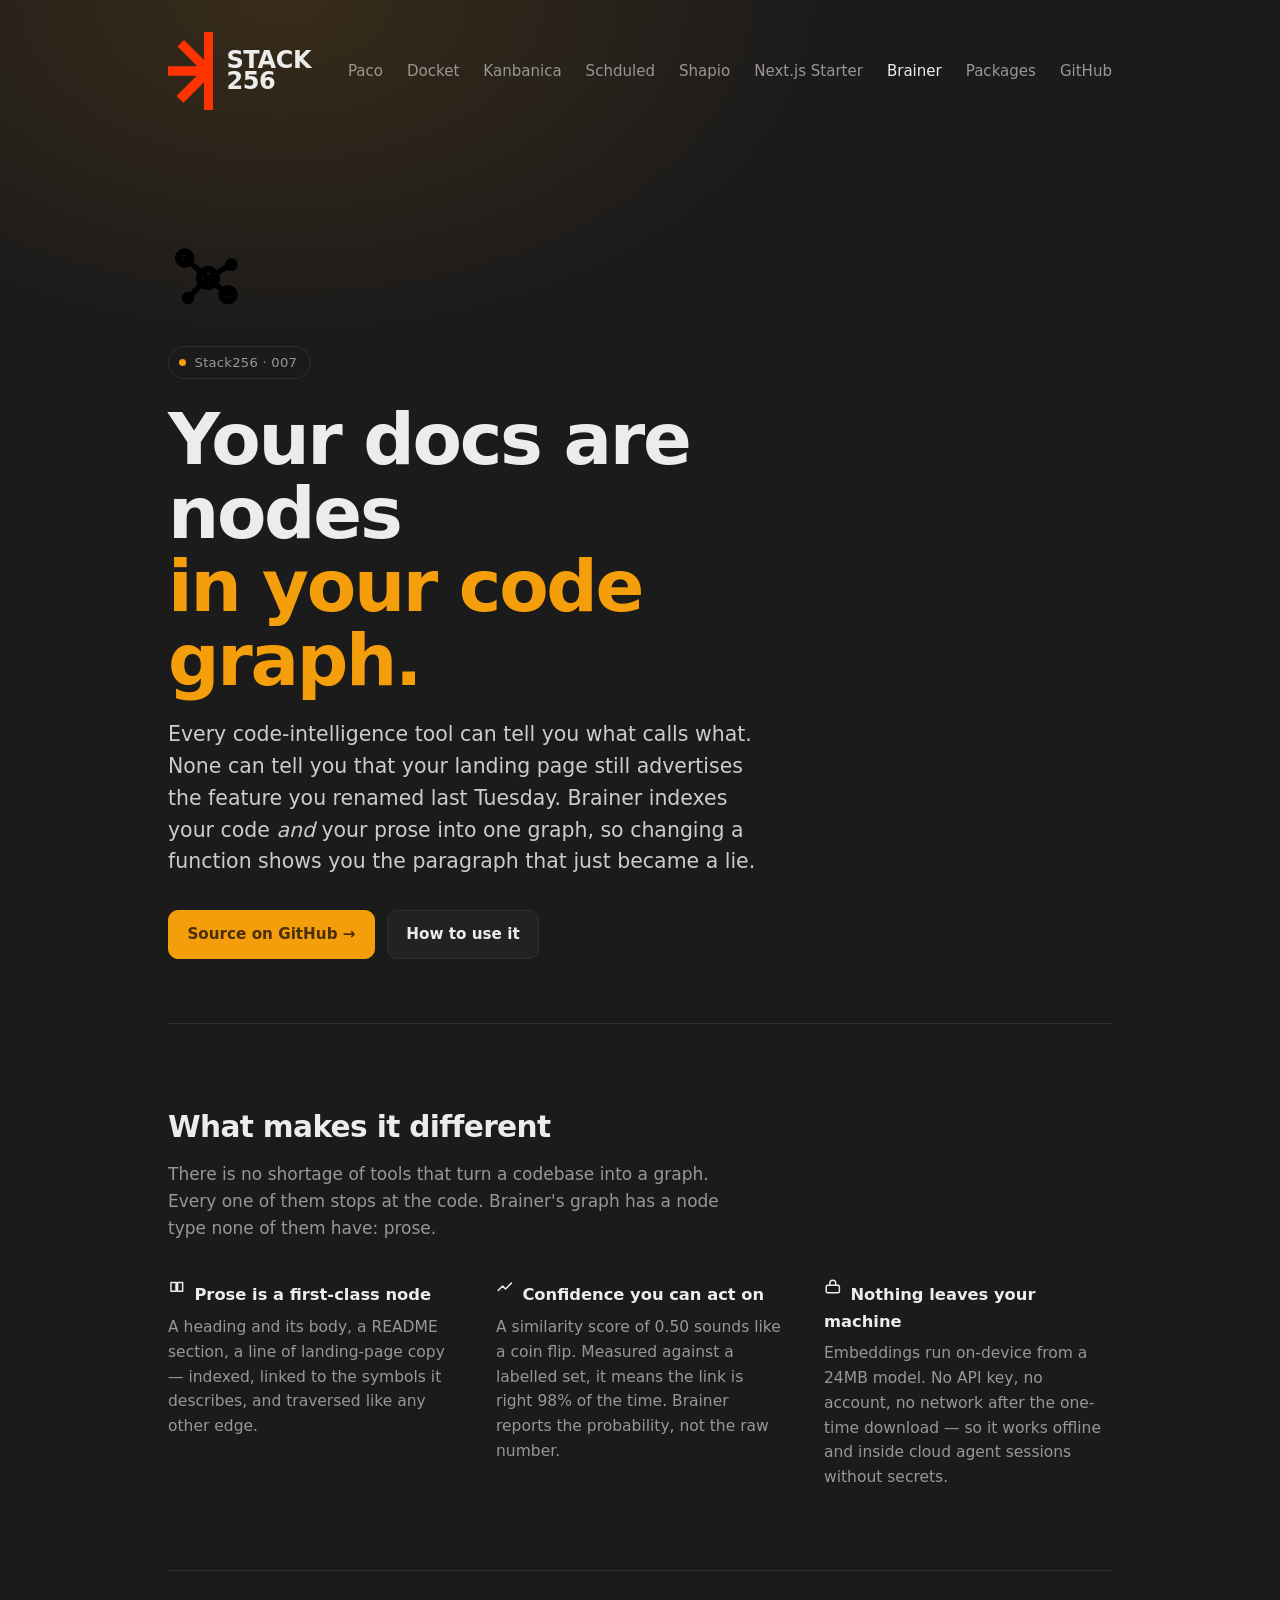
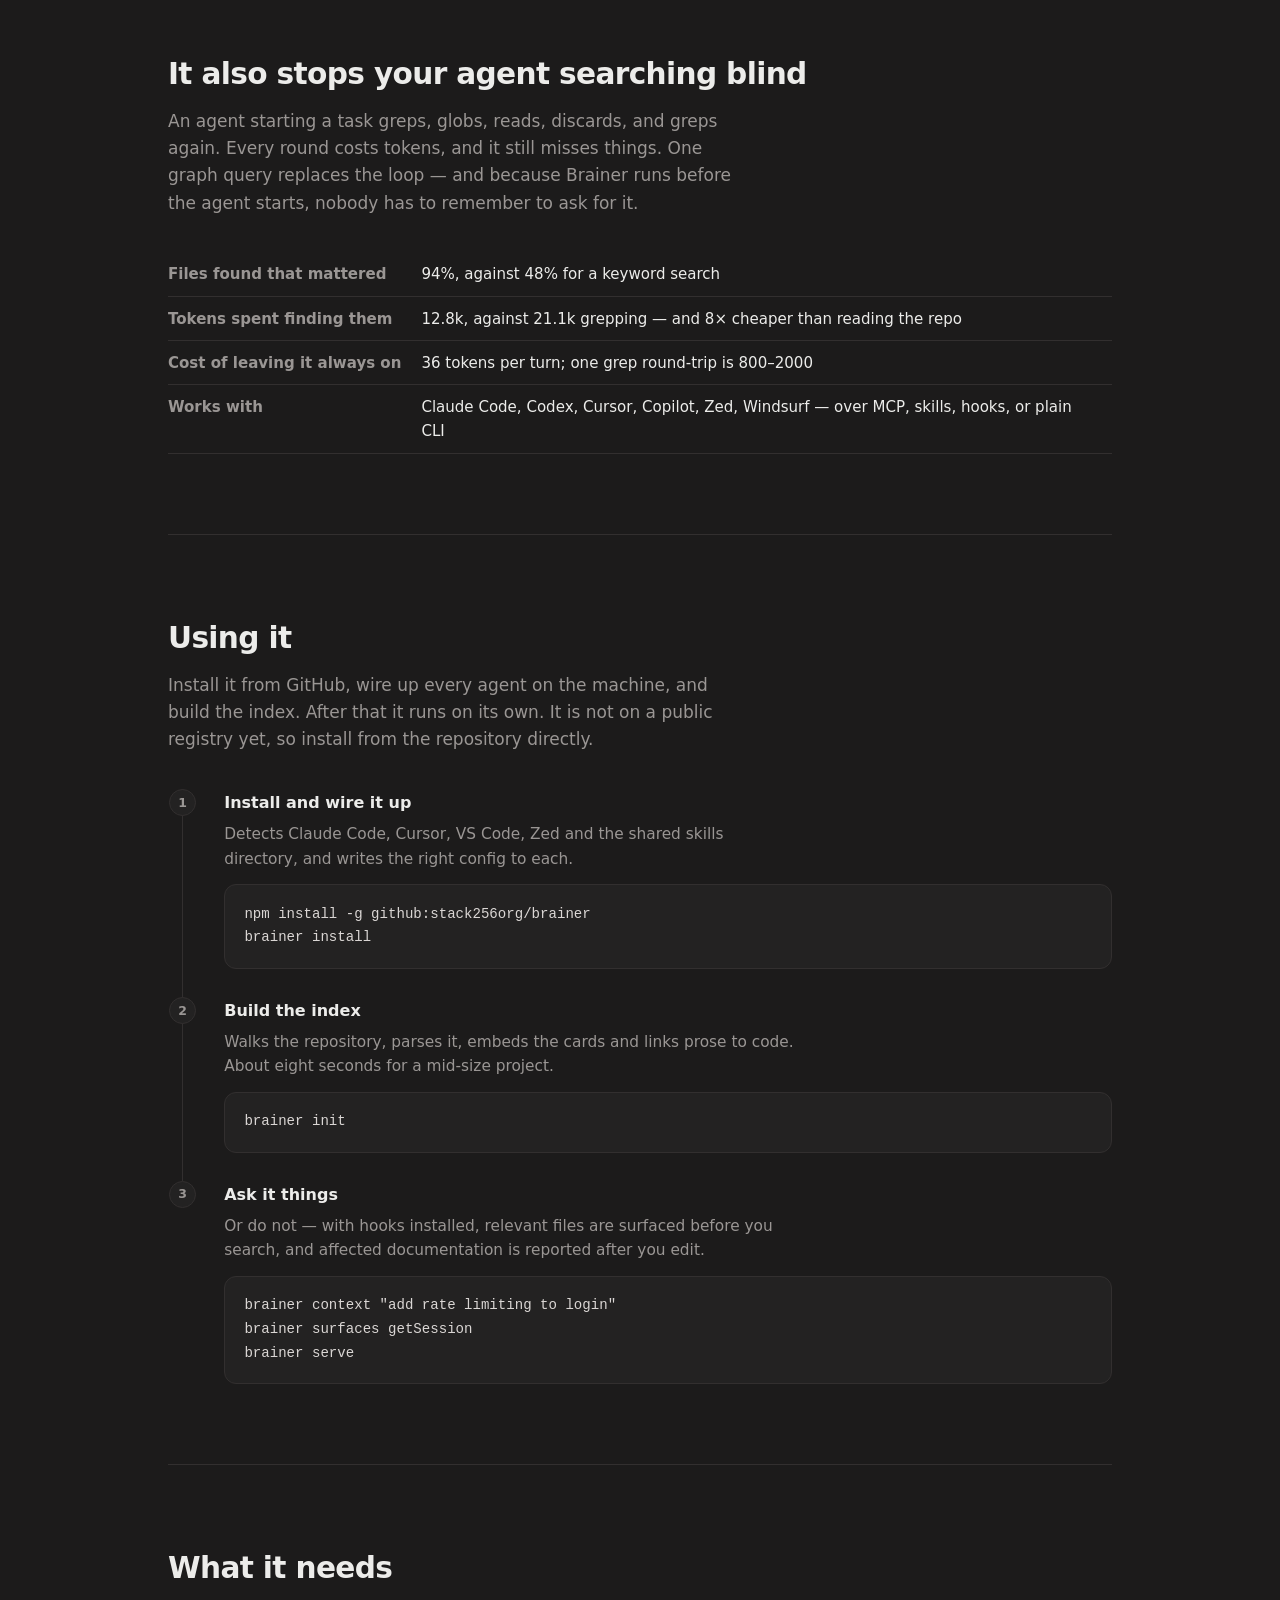
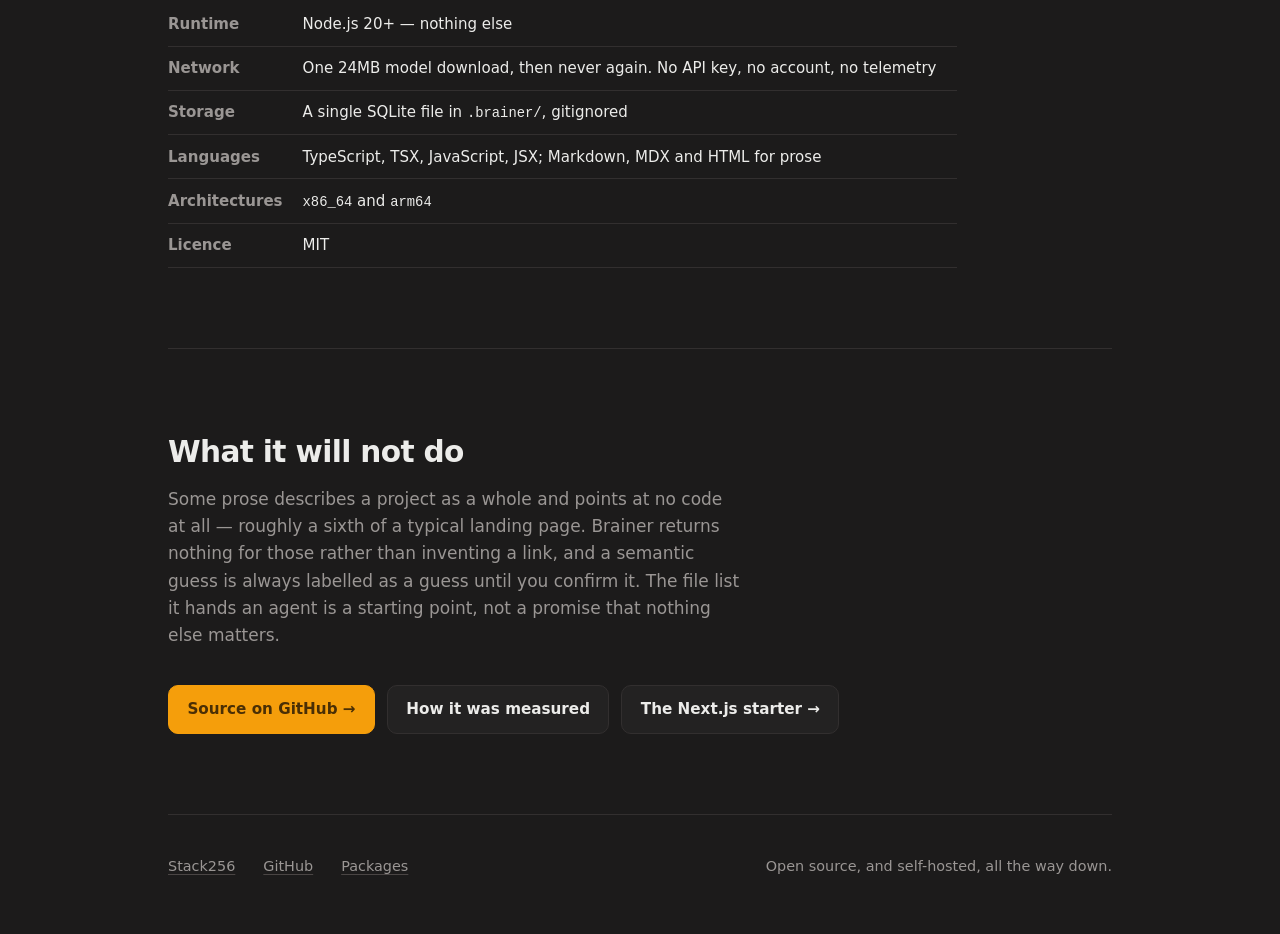
==== brainer/index.html @ 930c4fce "Add Brainer, and fix the nav that never got backfilled Brainer is the seventh product: a page, a mar" ====
<!doctype html>
<html lang="en">
  <head>
    <meta charset="utf-8" />
    <meta name="viewport" content="width=device-width, initial-scale=1" />
    <title>Brainer — your docs are nodes in your code graph · Stack256</title>
    <meta
      name="description"
      content="Brainer indexes your code and your prose into one graph. Change a function and know which paragraph of documentation just became a lie. Runs locally, no API key."
    />
    <meta name="theme-color" content="#1c1b1b" />

    <meta property="og:type" content="website" />
    <meta property="og:title" content="Brainer — your docs are nodes in your code graph" />
    <meta
      property="og:description"
      content="Change a function, know which paragraph of marketing copy just became a lie. Start a task, get the files that matter without the search loop."
    />
    <meta property="og:url" content="https://stack256.org/brainer/" />
    <meta name="twitter:card" content="summary_large_image" />

    <link rel="icon" href="/assets/brainer-mark.svg" type="image/svg+xml" />
    <link rel="stylesheet" href="/assets/site.css" />
    <style>
      :root {
        --brand: #f59e0b;
        --brand-rgb: 245 158 11;
        --brand-ink: #4a2f05;
      }
    </style>
  </head>

  <body>
    <a class="skip" href="#main">Skip to content</a>
    <div class="wrap">
      <header>
        <div class="header-row">
          <a class="logo" href="/" aria-label="Stack256 home">
            <img src="/assets/stack256-mark.svg" alt="" width="44" height="80" />
            <div class="wordmark" aria-hidden="true">Stack<br />256</div>
          </a>

          <nav class="header-links">
            <a href="/paco/">Paco</a>
            <a href="/docket/">Docket</a>
            <a href="/kanbanica/">Kanbanica</a>
            <a href="/scheduled/">Schduled</a>
            <a href="/shapio/">Shapio</a>
            <a href="/nextjs-starter/">Next.js Starter</a>
            <a href="/brainer/" aria-current="page">Brainer</a>
            <a href="https://apt.stack256.org">Packages</a>
            <a href="https://github.com/Stack256org/brainer">GitHub</a>
          </nav>
        </div>
      </header>

      <main id="main">
        <div class="hero">
          <img class="product-mark" src="/assets/brainer-mark.svg" alt="" width="80" height="80" />
          <span class="eyebrow"><span class="dot"></span>Stack256 &middot; 007</span>
          <h1>
            Your docs are nodes
            <span class="accent">in your code graph.</span>
          </h1>
          <p class="lede">
            Every code-intelligence tool can tell you what calls what. None can
            tell you that your landing page still advertises the feature you
            renamed last Tuesday. Brainer indexes your code <em>and</em> your
            prose into one graph, so changing a function shows you the
            paragraph that just became a lie.
          </p>

          <div class="hero-actions">
            <a class="btn btn--primary" href="https://github.com/Stack256org/brainer"
              >Source on GitHub &rarr;</a
            >
            <a class="btn" href="#install">How to use it</a>
          </div>
        </div>

        <section>
          <h2>What makes it different</h2>
          <p class="section-lede">
            There is no shortage of tools that turn a codebase into a graph.
            Every one of them stops at the code. Brainer's graph has a node type
            none of them have: prose.
          </p>
          <ul class="principles">
            <li>
              <h3><svg class="feature-icon" xmlns="http://www.w3.org/2000/svg" viewBox="0 0 24 24" aria-hidden="true">
  <path d="M4 6h7v12H4zM13 6h7v12h-7z" fill="none" stroke="currentColor" stroke-width="2" stroke-linejoin="round"/>
  <path d="M11 12h2" stroke="currentColor" stroke-width="2" stroke-linecap="round"/>
</svg>Prose is a first-class node</h3>
              <p>
                A heading and its body, a README section, a line of landing-page
                copy &mdash; indexed, linked to the symbols it describes, and
                traversed like any other edge.
              </p>
            </li>
            <li>
              <h3><svg class="feature-icon" xmlns="http://www.w3.org/2000/svg" viewBox="0 0 24 24" aria-hidden="true">
  <path d="M3 17l6-6 4 4 8-8" fill="none" stroke="currentColor" stroke-width="2" stroke-linecap="round" stroke-linejoin="round"/>
</svg>Confidence you can act on</h3>
              <p>
                A similarity score of 0.50 sounds like a coin flip. Measured
                against a labelled set, it means the link is right 98% of the
                time. Brainer reports the probability, not the raw number.
              </p>
            </li>
            <li>
              <h3><svg class="feature-icon" xmlns="http://www.w3.org/2000/svg" viewBox="0 0 24 24" aria-hidden="true">
  <rect x="3" y="10" width="18" height="10" rx="2" fill="none" stroke="currentColor" stroke-width="2"/>
  <path d="M8 10V7a4 4 0 0 1 8 0v3" fill="none" stroke="currentColor" stroke-width="2"/>
</svg>Nothing leaves your machine</h3>
              <p>
                Embeddings run on-device from a 24MB model. No API key, no
                account, no network after the one-time download &mdash; so it
                works offline and inside cloud agent sessions without secrets.
              </p>
            </li>
          </ul>
        </section>

        <section>
          <h2>It also stops your agent searching blind</h2>
          <p class="section-lede">
            An agent starting a task greps, globs, reads, discards, and greps
            again. Every round costs tokens, and it still misses things. One
            graph query replaces the loop &mdash; and because Brainer runs
            before the agent starts, nobody has to remember to ask for it.
          </p>
          <table class="spec">
            <tbody>
              <tr>
                <th scope="row">Files found that mattered</th>
                <td>94%, against 48% for a keyword search</td>
              </tr>
              <tr>
                <th scope="row">Tokens spent finding them</th>
                <td>12.8k, against 21.1k grepping &mdash; and 8&times; cheaper than reading the repo</td>
              </tr>
              <tr>
                <th scope="row">Cost of leaving it always on</th>
                <td>36 tokens per turn; one grep round-trip is 800&ndash;2000</td>
              </tr>
              <tr>
                <th scope="row">Works with</th>
                <td>
                  Claude Code, Codex, Cursor, Copilot, Zed, Windsurf &mdash; over
                  MCP, skills, hooks, or plain CLI
                </td>
              </tr>
            </tbody>
          </table>
        </section>

        <section id="install">
          <h2>Using it</h2>
          <p class="section-lede">
            Install it from GitHub, wire up every agent on the machine, and
            build the index. After that it runs on its own. It is not on a
            public registry yet, so install from the repository directly.
          </p>

          <ol class="steps">
            <li>
              <h3>Install and wire it up</h3>
              <p>
                Detects Claude Code, Cursor, VS Code, Zed and the shared skills
                directory, and writes the right config to each.
              </p>
              <pre><code>npm install -g github:stack256org/brainer
brainer install</code></pre>
            </li>
            <li>
              <h3>Build the index</h3>
              <p>
                Walks the repository, parses it, embeds the cards and links
                prose to code. About eight seconds for a mid-size project.
              </p>
              <pre><code>brainer init</code></pre>
            </li>
            <li>
              <h3>Ask it things</h3>
              <p>
                Or do not &mdash; with hooks installed, relevant files are
                surfaced before you search, and affected documentation is
                reported after you edit.
              </p>
              <pre><code>brainer context "add rate limiting to login"
brainer surfaces getSession
brainer serve</code></pre>
            </li>
          </ol>
        </section>

        <section>
          <h2>What it needs</h2>
          <table class="spec">
            <tbody>
              <tr>
                <th scope="row">Runtime</th>
                <td>Node.js 20+ &mdash; nothing else</td>
              </tr>
              <tr>
                <th scope="row">Network</th>
                <td>
                  One 24MB model download, then never again. No API key, no
                  account, no telemetry
                </td>
              </tr>
              <tr>
                <th scope="row">Storage</th>
                <td>
                  A single SQLite file in <code>.brainer/</code>, gitignored
                </td>
              </tr>
              <tr>
                <th scope="row">Languages</th>
                <td>
                  TypeScript, TSX, JavaScript, JSX; Markdown, MDX and HTML for
                  prose
                </td>
              </tr>
              <tr>
                <th scope="row">Architectures</th>
                <td><code>x86_64</code> and <code>arm64</code></td>
              </tr>
              <tr>
                <th scope="row">Licence</th>
                <td>MIT</td>
              </tr>
            </tbody>
          </table>
        </section>

        <section>
          <h2>What it will not do</h2>
          <p class="section-lede">
            Some prose describes a project as a whole and points at no code at
            all &mdash; roughly a sixth of a typical landing page. Brainer
            returns nothing for those rather than inventing a link, and a
            semantic guess is always labelled as a guess until you confirm it.
            The file list it hands an agent is a starting point, not a promise
            that nothing else matters.
          </p>
          <div class="hero-actions">
            <a class="btn btn--primary" href="https://github.com/Stack256org/brainer"
              >Source on GitHub &rarr;</a
            >
            <a
              class="btn"
              href="https://github.com/Stack256org/brainer/blob/main/docs/VERIFICATION.md"
              >How it was measured</a
            >
            <a class="btn" href="/nextjs-starter/">The Next.js starter &rarr;</a>
          </div>
        </section>
      </main>

      <footer>
        <a href="/">Stack256</a>
        <a href="https://github.com/Stack256org/brainer">GitHub</a>
        <a href="https://apt.stack256.org">Packages</a>
        <span class="spacer">Open source, and self-hosted, all the way down.</span>
      </footer>
    </div>
  </body>
</html>
---- assets/site.css ----
/*
 * Stack256 — one stylesheet for the whole site.
 *
 * Extracted from the inline <style> the home page used to carry, because there
 * are now six pages (/, /paco, /docket, /kanbanica, /scheduled, /shapio)
 * and a seventh is only ever one product away. Three copies of a design
 * system drift within a week; one file cannot.
 *
 * Per-product colour is the single axis of variation. A product page sets
 * --brand (and --brand-rgb, which the hero wash needs as bare channels) on
 * :root, and every accent on the page follows — the mark's tint, rules, links,
 * the progress bar. Nothing else is themed, on purpose: the products should
 * read as one family with an accent, not as separate sites.
 */

:root {
  --ink: #1c1b1b;
  --ink-raised: #232222;
  --edge: #322f2f;
  --text: #ececea;
  --muted: #9a9694;
  --dim: #837e7c;

  /* Stack256's own orange, taken from the logo file rather than eyeballed.
     The site previously used #ff3308, which is close enough to look right on
     its own and visibly wrong beside the real mark. */
  --brand: #ff3301;
  --brand-rgb: 255 51 1;
  /* Text laid on top of --brand. Near-black rather than white: every accent we
     use is a bright, saturated hue, and white on it sits below 4.5:1. A product
     page overrides this alongside --brand so the pair stays legible. */
  --brand-ink: #1a0c06;
}

*,
*::before,
*::after {
  box-sizing: border-box;
}

html {
  -webkit-text-size-adjust: 100%;
  scroll-behavior: smooth;
}

@media (prefers-reduced-motion: reduce) {
  html {
    scroll-behavior: auto;
  }
}

/*
 * Deliberately one dark theme rather than light/dark variants. The mark is a
 * saturated orange-red that only holds its weight on near-black; on a white
 * field it vibrates and stops reading as a logo. Committing to the brand
 * surface is the design decision, not an oversight.
 */
body {
  margin: 0;
  background: var(--ink);
  color: var(--text);
  font-family:
    ui-sans-serif, system-ui, -apple-system, "Segoe UI", Roboto,
    "Helvetica Neue", Arial, sans-serif;
  font-size: 17px;
  line-height: 1.6;
  -webkit-font-smoothing: antialiased;
}

/*
 * A single wash of brand colour behind the hero, kept very low in opacity.
 *
 * `absolute`, not `fixed`: fixed pins it to the viewport, so it travels down
 * the page as you scroll and lays a visible tint across whatever section you
 * happen to be reading. Absolute anchors it to the top of the document, which
 * is the one place it belongs.
 */
body::before {
  content: "";
  position: absolute;
  inset: 0 0 auto 0;
  height: min(70vh, 640px);
  background: radial-gradient(
    62% 78% at 22% 0%,
    rgb(var(--brand-rgb) / 13%),
    transparent 68%
  );
  pointer-events: none;
  z-index: 0;
}

.wrap {
  position: relative;
  z-index: 1;
  max-width: 62rem;
  margin: 0 auto;
  padding: 0 1.5rem;
}

a {
  color: inherit;
}

/* Skip link — the nav is short, but a keyboard user should not have to walk it
   on every product page. Visible only once focused. */
.skip {
  position: absolute;
  left: -9999px;
  top: 0;
  z-index: 10;
  padding: 0.6rem 1rem;
  background: var(--ink-raised);
  border: 1px solid var(--edge);
  border-radius: 0 0 8px 0;
  text-decoration: none;
}

.skip:focus {
  left: 0;
}

/* ---------- logo ---------- */

.logo {
  display: flex;
  align-items: center;
  gap: 0.85rem;
  text-decoration: none;
}

.logo svg,
.logo img {
  display: block;
  width: clamp(2.1rem, 5vw, 2.8rem);
  height: auto;
  flex: none;
}

.wordmark {
  font-weight: 800;
  /* Condensed to sit with the mark's vertical bar. `font-stretch` is honoured
     by variable system faces; the narrow fallbacks cover the rest. */
  font-stretch: 87.5%;
  font-family:
    ui-sans-serif, system-ui, "Helvetica Neue", "Arial Narrow", Arial,
    sans-serif;
  letter-spacing: -0.015em;
  line-height: 0.86;
  font-size: clamp(1.15rem, 3vw, 1.5rem);
  text-transform: uppercase;
}

/* ---------- header ---------- */

header {
  padding: 2rem 0 0;
}

.header-row {
  display: flex;
  flex-wrap: wrap;
  gap: 1rem;
  align-items: center;
  justify-content: space-between;
}

.header-links {
  display: flex;
  flex-wrap: wrap;
  gap: 1.5rem;
  font-size: 0.94rem;
}

.header-links a {
  color: var(--muted);
  text-decoration: none;
  transition: color 0.15s;
}

.header-links a:hover,
.header-links a:focus-visible {
  color: var(--text);
}

.header-links a[aria-current="page"] {
  color: var(--text);
}

/* ---------- hero ---------- */

.hero {
  padding: clamp(3.5rem, 11vw, 8rem) 0 clamp(2.5rem, 6vw, 4rem);
  max-width: 46rem;
}

.eyebrow {
  display: inline-flex;
  align-items: center;
  gap: 0.55rem;
  margin: 0 0 1.5rem;
  padding: 0.32rem 0.8rem 0.32rem 0.6rem;
  border: 1px solid var(--edge);
  border-radius: 999px;
  color: var(--muted);
  font-size: 0.82rem;
  letter-spacing: 0.02em;
  text-decoration: none;
}

.dot {
  width: 0.45rem;
  height: 0.45rem;
  border-radius: 50%;
  background: var(--brand);
  flex: none;
}

h1 {
  margin: 0 0 1.4rem;
  font-size: clamp(2.35rem, 7.2vw, 4.5rem);
  line-height: 1.02;
  letter-spacing: -0.032em;
  font-weight: 800;
}

/*
 * The second sentence is the one that matters, so it gets its own line instead
 * of wrapping wherever the measure happens to run out. `block` rather than a
 * `<br>` so the break is a layout decision and disappears if the type scale
 * changes.
 */
h1 .accent {
  display: block;
  color: var(--brand);
}

.lede {
  margin: 0;
  max-width: 38rem;
  font-size: clamp(1.05rem, 2.1vw, 1.28rem);
  line-height: 1.55;
  color: #cfcbc9;
}

/* ---------- product hero ---------- */

/*
 * A product page leads with its own mark at display size. Since every mark is
 * a 24×24 line-art glyph, the height is the only axis that varies. The mark
 * uses `currentColor`, so `color: var(--brand)` makes it read in the
 * product's accent on its page and in the default text colour on cards.
 */
.product-mark {
  display: block;
  width: auto;
  max-width: min(100%, 10rem);
  height: clamp(3.5rem, 9vw, 5rem);
  margin: 0 0 1.75rem;
  align-self: flex-start;
  object-fit: contain;
  color: var(--brand);
}

.hero-actions {
  display: flex;
  flex-wrap: wrap;
  gap: 0.75rem;
  margin: 2rem 0 0;
}

.btn {
  display: inline-flex;
  align-items: center;
  gap: 0.5rem;
  padding: 0.7rem 1.15rem;
  border: 1px solid var(--edge);
  border-radius: 10px;
  background: var(--ink-raised);
  color: var(--text);
  font-size: 0.95rem;
  font-weight: 600;
  text-decoration: none;
  transition:
    border-color 0.15s,
    background 0.15s;
}

.btn:hover,
.btn:focus-visible {
  border-color: #4a4544;
  background: #2a2828;
}

.btn--primary {
  background: var(--brand);
  border-color: var(--brand);
  color: var(--brand-ink);
}

.btn--primary:hover,
.btn--primary:focus-visible {
  background: var(--brand);
  border-color: var(--brand);
  filter: brightness(1.08);
}

/* ---------- counter ---------- */

.counter {
  display: flex;
  flex-wrap: wrap;
  align-items: baseline;
  gap: 0.6rem 1.4rem;
  margin: 2.75rem 0 0;
  padding: 1.25rem 0 0;
  border-top: 1px solid var(--edge);
}

.counter .n {
  font-size: clamp(1.9rem, 5vw, 2.6rem);
  font-weight: 800;
  letter-spacing: -0.03em;
  line-height: 1;
}

.counter .of {
  color: var(--muted);
  font-size: 0.95rem;
}

.track {
  flex: 1 1 12rem;
  height: 5px;
  min-width: 8rem;
  border-radius: 999px;
  background: var(--edge);
  overflow: hidden;
}

/*
 * Width is 5/256 — a real number, not a flattering one. It is meant to look
 * like the beginning of something rather than a nearly-finished progress bar.
 */
.track span {
  display: block;
  height: 100%;
  width: 1.95%;
  min-width: 4px;
  border-radius: 999px;
  background: var(--brand);
}

/* ---------- sections ---------- */

section {
  padding: clamp(3rem, 7vw, 5rem) 0;
  border-top: 1px solid var(--edge);
}

h2 {
  margin: 0 0 0.6rem;
  font-size: clamp(1.4rem, 3.4vw, 1.85rem);
  letter-spacing: -0.022em;
  font-weight: 700;
}

.section-lede {
  margin: 0 0 2.25rem;
  max-width: 36rem;
  color: var(--muted);
}

/* Sub-headings inside a section, for the two install routes. */
.sub {
  margin: 2.25rem 0 0.4rem;
  font-size: 1rem;
  font-weight: 700;
  letter-spacing: -0.005em;
}

.sub:first-of-type {
  margin-top: 0;
}

.sub-lede {
  margin: 0 0 1rem;
  max-width: 36rem;
  color: var(--muted);
  font-size: 0.96rem;
}

.sub-lede a,
.section-lede a {
  color: var(--text);
  text-decoration-color: #55504f;
  text-underline-offset: 3px;
}

/* ---------- principles / feature grid ---------- */

.principles {
  display: grid;
  gap: 1.5rem 2.5rem;
  grid-template-columns: repeat(auto-fit, minmax(15rem, 1fr));
  margin: 0;
  padding: 0;
  list-style: none;
}

.principles h3 {
  margin: 0 0 0.4rem;
  font-size: 1.02rem;
  font-weight: 700;
}

/* Small line-art icon used at the start of feature headings and in the
   home page feature grid. The SVG uses `currentColor`, so the icon reads
   in whatever text colour its parent establishes; `color` is set
   explicitly because inline SVGs don't always inherit reliably. */
.feature-icon {
  display: inline-block;
  width: 1.1rem;
  height: 1.1rem;
  margin-right: 0.55rem;
  vertical-align: 0.28em;
  color: var(--text);
  flex: none;
  overflow: visible;
}

.principles p {
  margin: 0;
  color: var(--muted);
  font-size: 0.97rem;
}

/* ---------- products ---------- */

.products {
  display: grid;
  gap: 1rem;
  grid-template-columns: repeat(auto-fit, minmax(18rem, 1fr));
}

.card {
  display: flex;
  flex-direction: column;
  gap: 0.6rem;
  padding: 1.4rem;
  border: 1px solid var(--edge);
  border-radius: 12px;
  background: var(--ink-raised);
  text-decoration: none;
  transition:
    border-color 0.15s,
    transform 0.15s;
}

.card:hover,
.card:focus-visible {
  border-color: #4a4544;
  transform: translateY(-2px);
}

.card-top {
  display: flex;
  align-items: center;
  justify-content: space-between;
  gap: 1rem;
}

.card h3 {
  margin: 0;
  font-size: 1.12rem;
  font-weight: 700;
}

.card .idx {
  color: var(--muted);
  font-size: 0.8rem;
  font-variant-numeric: tabular-nums;
  flex: none;
}

.card p {
  margin: 0;
  color: var(--muted);
  font-size: 0.96rem;
}

/* The card's own mark, small, so the grid is scannable by shape as well as by
   name. Height-capped for the same aspect-ratio reason as .product-mark. */
.card-mark {
  display: block;
  width: auto;
  height: 1.6rem;
  max-width: 9rem;
  margin: 0 0 0.15rem;
  /* `.card` is a flex column, so its default `align-items: stretch` pulls a
     replaced element to the full column width while `height` stays pinned —
     which flattened the square Docket mark into a smear. Opting out of the
     stretch is what preserves the intrinsic aspect ratio; `object-fit` is the
     belt to that braces. */
  align-self: flex-start;
  object-fit: contain;
  /* Marks use `currentColor`; inherit the card's text colour so the
     square 24×24 glyphs read in the light card colour. */
  color: inherit;
}

/* How this product is distributed — stated per card, because "install any of
   it" was not true: they do not all ship the same way. */
.card .meta {
  margin-top: auto;
  padding-top: 0.5rem;
  color: var(--dim);
  font-size: 0.82rem;
}

.card .meta code {
  font-family: ui-monospace, SFMono-Regular, Menlo, Consolas, monospace;
  font-size: 0.95em;
  color: #a09b99;
}

.card .go {
  margin-top: 0;
  padding-top: 0.4rem;
  color: var(--brand);
  font-size: 0.9rem;
  font-weight: 600;
}

/* A placeholder card for the 254 that do not exist yet. Dashed, unlinked, and
   deliberately quiet — it marks the shape of the plan without pretending to be
   a product. */
.card--ghost {
  border-style: dashed;
  background: none;
  color: var(--dim);
}

.card--ghost:hover {
  transform: none;
  border-color: var(--edge);
}

/* ---------- home page feature grid ---------- */

.features {
  display: flex;
  flex-wrap: wrap;
  gap: 1.5rem 2rem;
  justify-content: center;
  margin: 0;
  padding: 0;
  list-style: none;
}

.features li {
  display: flex;
  align-items: center;
  gap: 0.6rem;
  color: var(--muted);
  font-size: 0.95rem;
}

.features .feature-icon {
  width: 1.2rem;
  height: 1.2rem;
  color: var(--text);
}

/* ---------- spec table ---------- */

.spec {
  width: 100%;
  border-collapse: collapse;
  font-size: 0.94rem;
  /* Wide rows scroll inside their own box rather than widening the page. */
  display: block;
  overflow-x: auto;
}

.spec th,
.spec td {
  text-align: left;
  padding: 0.6rem 1.25rem 0.6rem 0;
  border-bottom: 1px solid var(--edge);
  vertical-align: top;
}

.spec th {
  color: var(--muted);
  font-weight: 600;
  white-space: nowrap;
}

.spec td code {
  font-family: ui-monospace, SFMono-Regular, Menlo, Consolas, monospace;
  font-size: 0.92em;
}

/* ---------- steps ---------- */

.steps {
  margin: 0;
  padding: 0;
  list-style: none;
  counter-reset: step;
}

.steps > li {
  position: relative;
  counter-increment: step;
  padding: 0 0 1.75rem 2.6rem;
  border-left: 1px solid var(--edge);
  margin-left: 0.85rem;
}

.steps > li:last-child {
  border-left-color: transparent;
  padding-bottom: 0;
}

.steps > li::before {
  content: counter(step);
  position: absolute;
  left: -0.85rem;
  top: 0;
  display: grid;
  place-items: center;
  width: 1.7rem;
  height: 1.7rem;
  border-radius: 50%;
  border: 1px solid var(--edge);
  background: var(--ink-raised);
  color: var(--muted);
  font-size: 0.78rem;
  font-weight: 700;
  font-variant-numeric: tabular-nums;
}

.steps h3 {
  margin: 0 0 0.35rem;
  font-size: 1rem;
  font-weight: 700;
  line-height: 1.7;
}

.steps p {
  margin: 0 0 0.8rem;
  color: var(--muted);
  font-size: 0.96rem;
  max-width: 36rem;
}

/* ---------- code ---------- */

pre {
  margin: 0;
  padding: 1.1rem 1.2rem;
  border: 1px solid var(--edge);
  border-radius: 12px;
  background: var(--ink-raised);
  color: #dad6d4;
  font-family: ui-monospace, SFMono-Regular, Menlo, Consolas, monospace;
  font-size: 0.88rem;
  line-height: 1.7;
  /* Long commands scroll inside the block rather than widening the page. */
  overflow-x: auto;
}

pre .c {
  color: #7e7a78;
}

code {
  font-family: ui-monospace, SFMono-Regular, Menlo, Consolas, monospace;
}

/* ---------- callout ---------- */

.note {
  margin: 1.25rem 0 0;
  padding: 0.9rem 1.1rem;
  border: 1px solid var(--edge);
  border-left: 2px solid var(--brand);
  border-radius: 0 10px 10px 0;
  background: var(--ink-raised);
  color: var(--muted);
  font-size: 0.92rem;
}

.note strong {
  color: var(--text);
}

/* ---------- footer ---------- */

footer {
  padding: 2.5rem 0 3.5rem;
  border-top: 1px solid var(--edge);
  display: flex;
  flex-wrap: wrap;
  gap: 0.75rem 1.75rem;
  align-items: center;
  color: var(--muted);
  font-size: 0.9rem;
}

footer a {
  color: var(--muted);
  text-decoration-color: #4a4544;
  text-underline-offset: 3px;
}

footer a:hover {
  color: var(--text);
}

footer .spacer {
  margin-left: auto;
}

/* Respect a reduced-motion preference: the only motion here is the hover lift,
   so remove it rather than reduce it. */
@media (prefers-reduced-motion: reduce) {
  .card {
    transition: none;
  }
  .card:hover,
  .card:focus-visible {
    transform: none;
  }
}
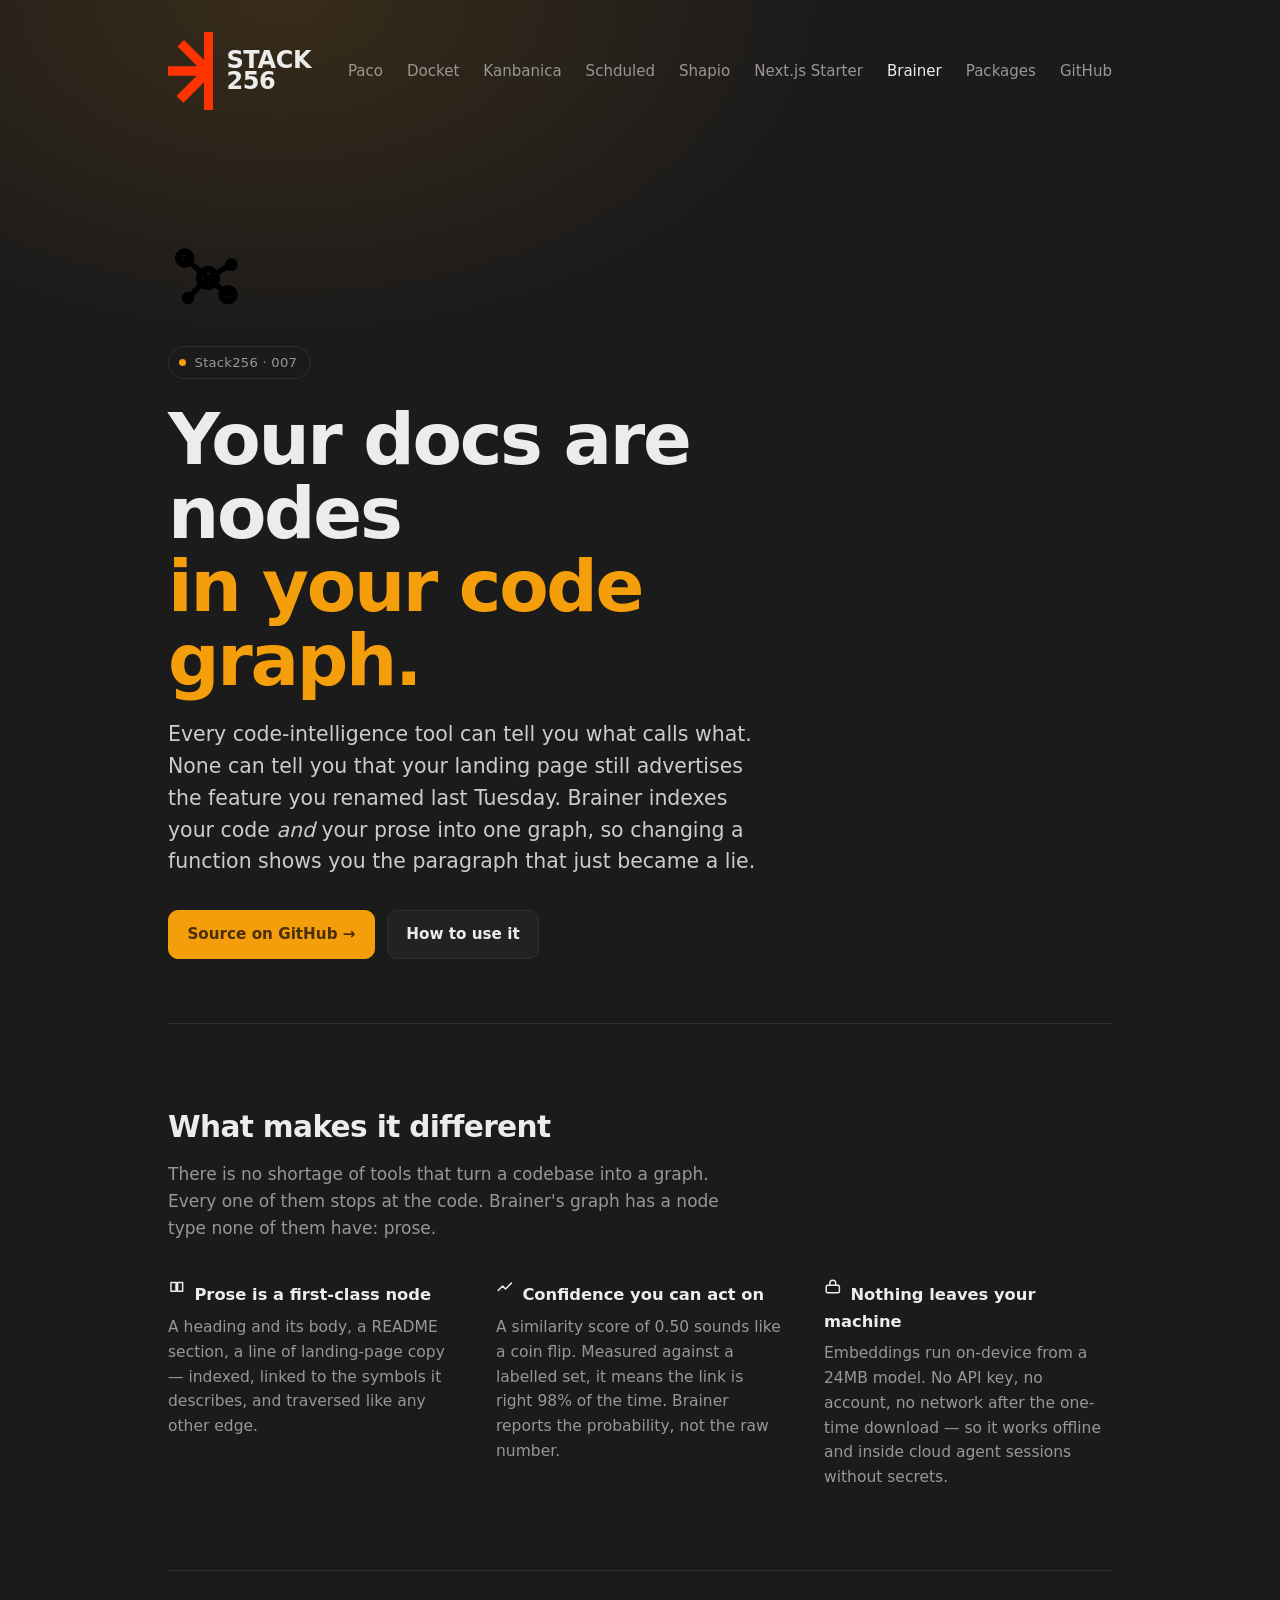
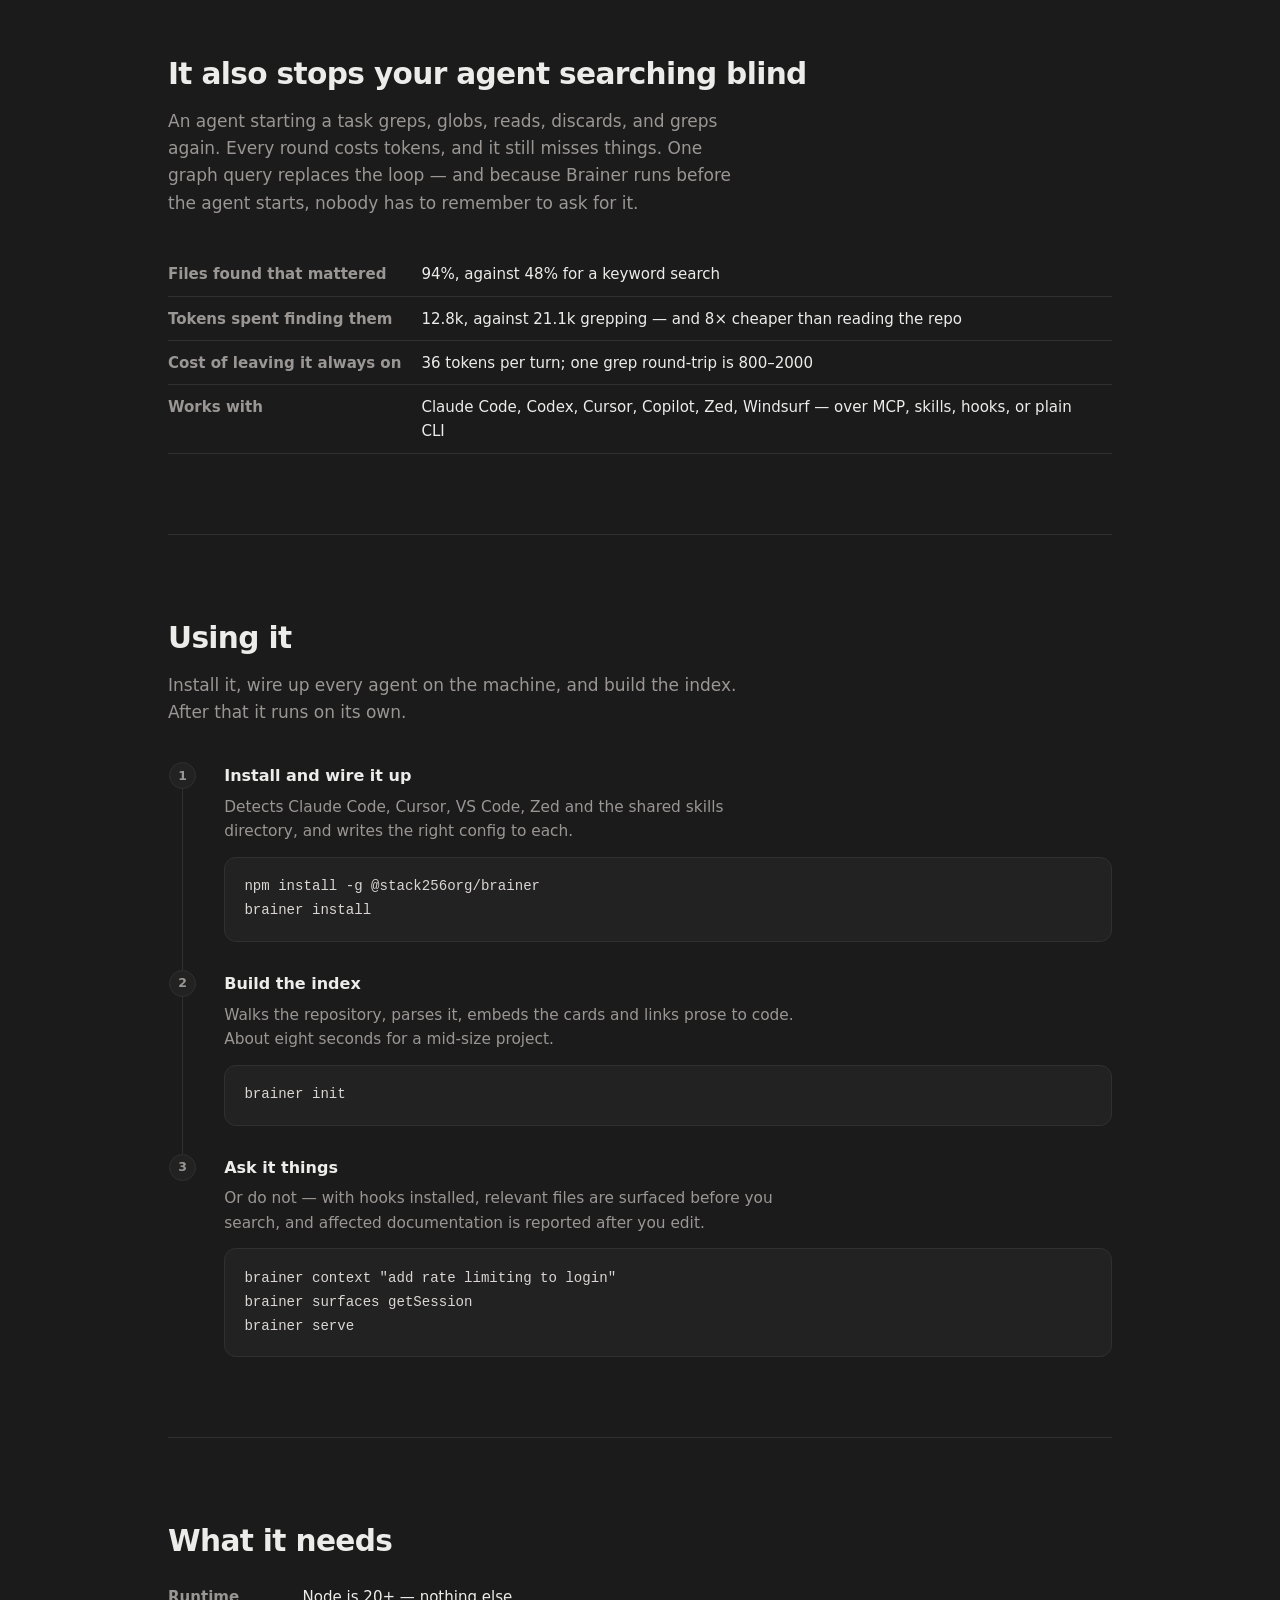
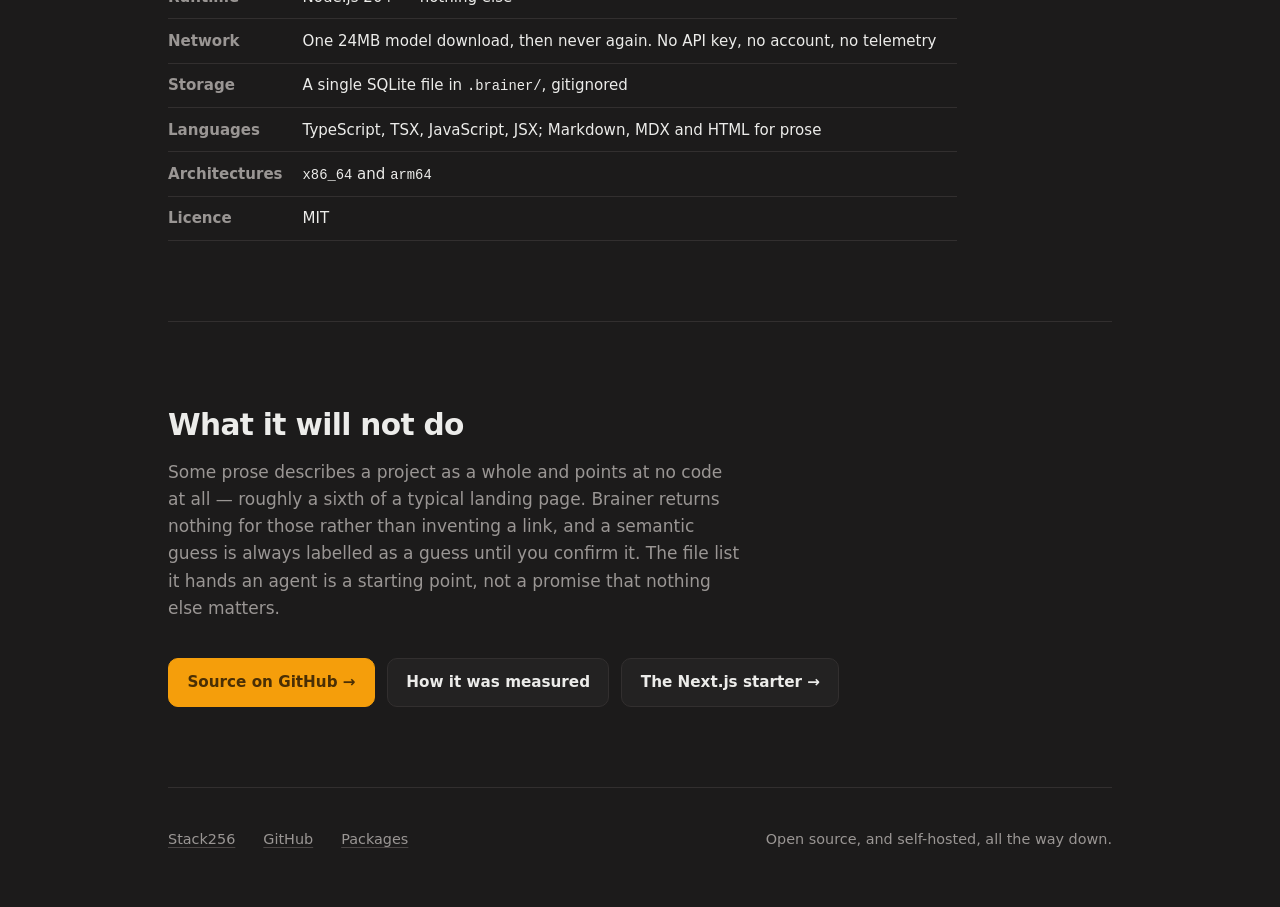
==== commit 7853b75a: "Point the Brainer install at npm The package is published, so the page no longer tells people to ins" ====
--- a/brainer/index.html
+++ b/brainer/index.html
@@ -157,9 +157,8 @@
         <section id="install">
           <h2>Using it</h2>
           <p class="section-lede">
-            Install it from GitHub, wire up every agent on the machine, and
-            build the index. After that it runs on its own. It is not on a
-            public registry yet, so install from the repository directly.
+            Install it, wire up every agent on the machine, and build the
+            index. After that it runs on its own.
           </p>
 
           <ol class="steps">
@@ -169,7 +168,7 @@
                 Detects Claude Code, Cursor, VS Code, Zed and the shared skills
                 directory, and writes the right config to each.
               </p>
-              <pre><code>npm install -g github:stack256org/brainer
+              <pre><code>npm install -g @stack256org/brainer
 brainer install</code></pre>
             </li>
             <li>
